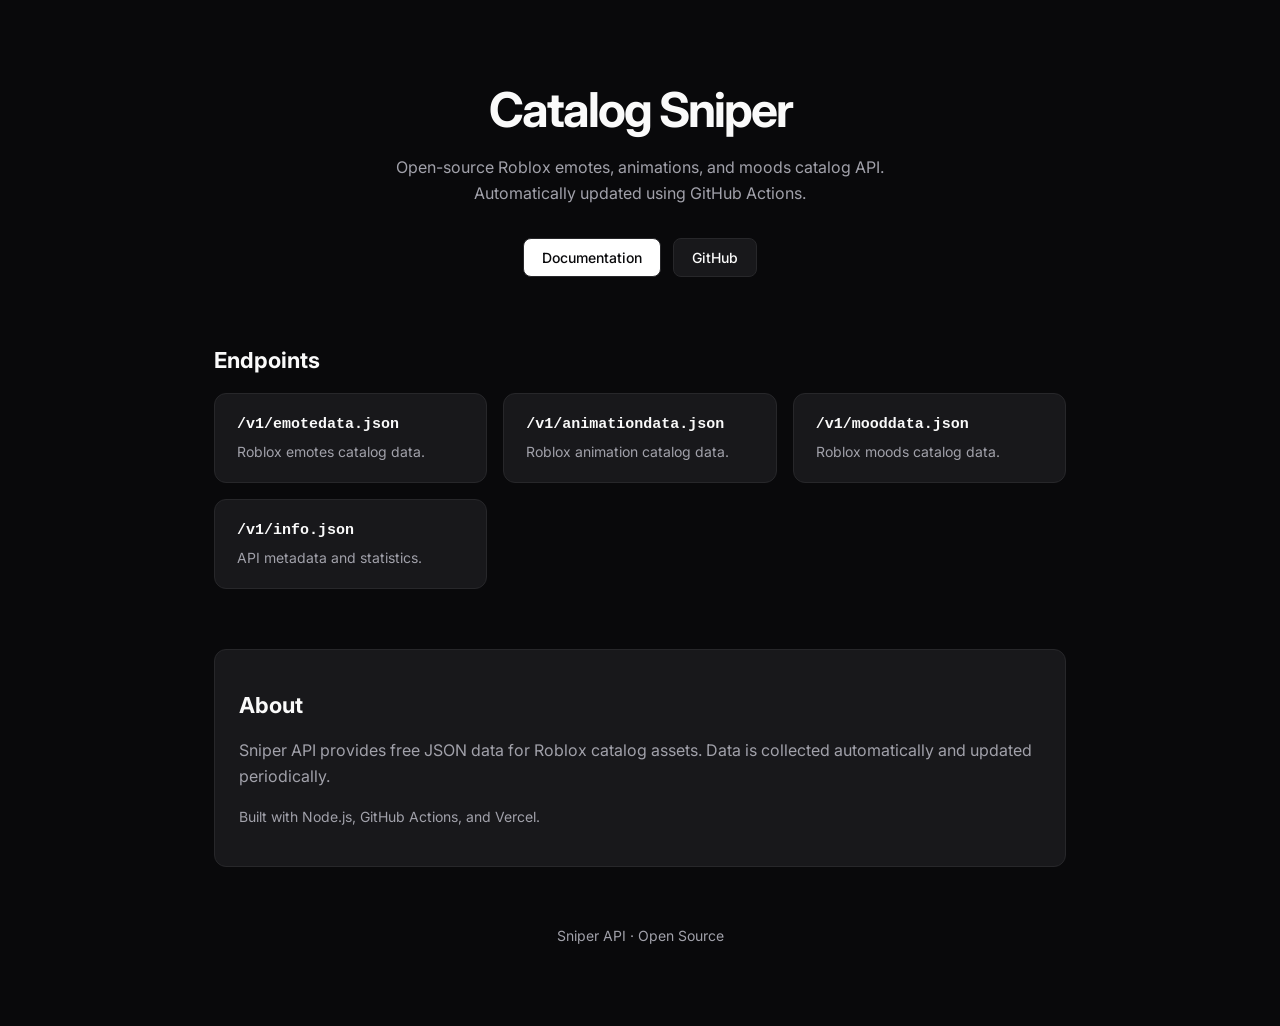
==== public/index.html @ aba0a03c "Update index.html" ====
<!DOCTYPE html>
<html lang="en">
<head>
    <meta charset="UTF-8">
    <meta name="viewport" content="width=device-width, initial-scale=1.0">

    <title>Catalog Sniper</title>
    <meta name="description" content="Open-source Roblox emotes, animations, and moods API.">

    <link rel="stylesheet" href="style.css">
</head>

<body>

<div class="container">

    <header>
        <h1>Catalog Sniper</h1>
        <p>
            Open-source Roblox emotes, animations, and moods catalog API.
            Automatically updated using GitHub Actions.
        </p>

        <div class="actions">
            <a class="button primary" href="README.md">
                Documentation
            </a>

            <a class="button" href="https://github.com/B4TM4N-0/catalog-sniper/" target="_blank">
                GitHub
            </a>
        </div>
    </header>


    <section>
        <h2>Endpoints</h2>

        <div class="grid">

            <a class="card" href="/v1/emotedata.json">
                <h3>/v1/emotedata.json</h3>
                <p>
                    Roblox emotes catalog data.
                </p>
            </a>


            <a class="card" href="/v1/animationdata.json">
                <h3>/v1/animationdata.json</h3>
                <p>
                    Roblox animation catalog data.
                </p>
            </a>


            <a class="card" href="/v1/mooddata.json">
                <h3>/v1/mooddata.json</h3>
                <p>
                    Roblox moods catalog data.
                </p>
            </a>


            <a class="card" href="/v1/info.json">
                <h3>/v1/info.json</h3>
                <p>
                    API metadata and statistics.
                </p>
            </a>

        </div>
    </section>


    <section class="info">
        <h2>About</h2>

        <p>
            Sniper API provides free JSON data for Roblox catalog assets.
            Data is collected automatically and updated periodically.
        </p>

        <p class="muted">
            Built with Node.js, GitHub Actions, and Vercel.
        </p>
    </section>


    <footer>
        Sniper API · Open Source
    </footer>

</div>

</body>
</html>
---- public/style.css ----
@import url('https://fonts.googleapis.com/css2?family=Inter:wght@400;500;600;700&display=swap');

:root {
    --background: #09090b;
    --card: #18181b;
    --border: #27272a;
    --foreground: #fafafa;
    --muted: #a1a1aa;
    --primary: #ffffff;
}


* {
    box-sizing: border-box;
}


body {
    margin: 0;
    min-height: 100vh;

    background: var(--background);
    color: var(--foreground);

    font-family: Inter, Arial, sans-serif;

    display: flex;
    justify-content: center;
}


.container {
    width: 100%;
    max-width: 900px;

    padding: 80px 24px;
}


header {
    text-align: center;
    margin-bottom: 70px;
}


h1 {
    font-size: 48px;
    letter-spacing: -2px;
    margin: 0 0 16px;
}


header p {
    color: var(--muted);
    max-width: 550px;
    margin: auto;

    line-height: 1.6;
}


.actions {
    margin-top: 32px;

    display: flex;
    justify-content: center;
    gap: 12px;
}


.button {
    text-decoration: none;

    color: var(--foreground);

    border: 1px solid var(--border);
    background: var(--card);

    padding: 10px 18px;

    border-radius: 8px;

    font-size: 14px;
    font-weight: 500;

    transition: .2s;
}


.button:hover {
    border-color: #3f3f46;
}


.button.primary {
    background: var(--primary);
    color: #09090b;
}



section h2 {
    font-size: 22px;
    margin-bottom: 20px;
}


.grid {
    display: grid;

    grid-template-columns: repeat(auto-fit, minmax(260px, 1fr));

    gap: 16px;
}


.card {
    text-decoration: none;

    background: var(--card);

    border: 1px solid var(--border);

    padding: 22px;

    border-radius: 12px;

    transition: .2s;
}


.card:hover {
    transform: translateY(-2px);
    border-color: #3f3f46;
}


.card h3 {
    color: var(--foreground);

    font-size: 15px;

    margin: 0 0 10px;

    font-family: monospace;
}


.card p {
    color: var(--muted);

    margin: 0;

    font-size: 14px;
}


.info {
    margin-top: 60px;

    padding: 24px;

    background: var(--card);

    border: 1px solid var(--border);

    border-radius: 12px;
}


.info p {
    color: var(--muted);

    line-height: 1.6;
}


.muted {
    font-size: 14px;
}


footer {
    text-align: center;

    color: var(--muted);

    font-size: 14px;

    margin-top: 60px;
}
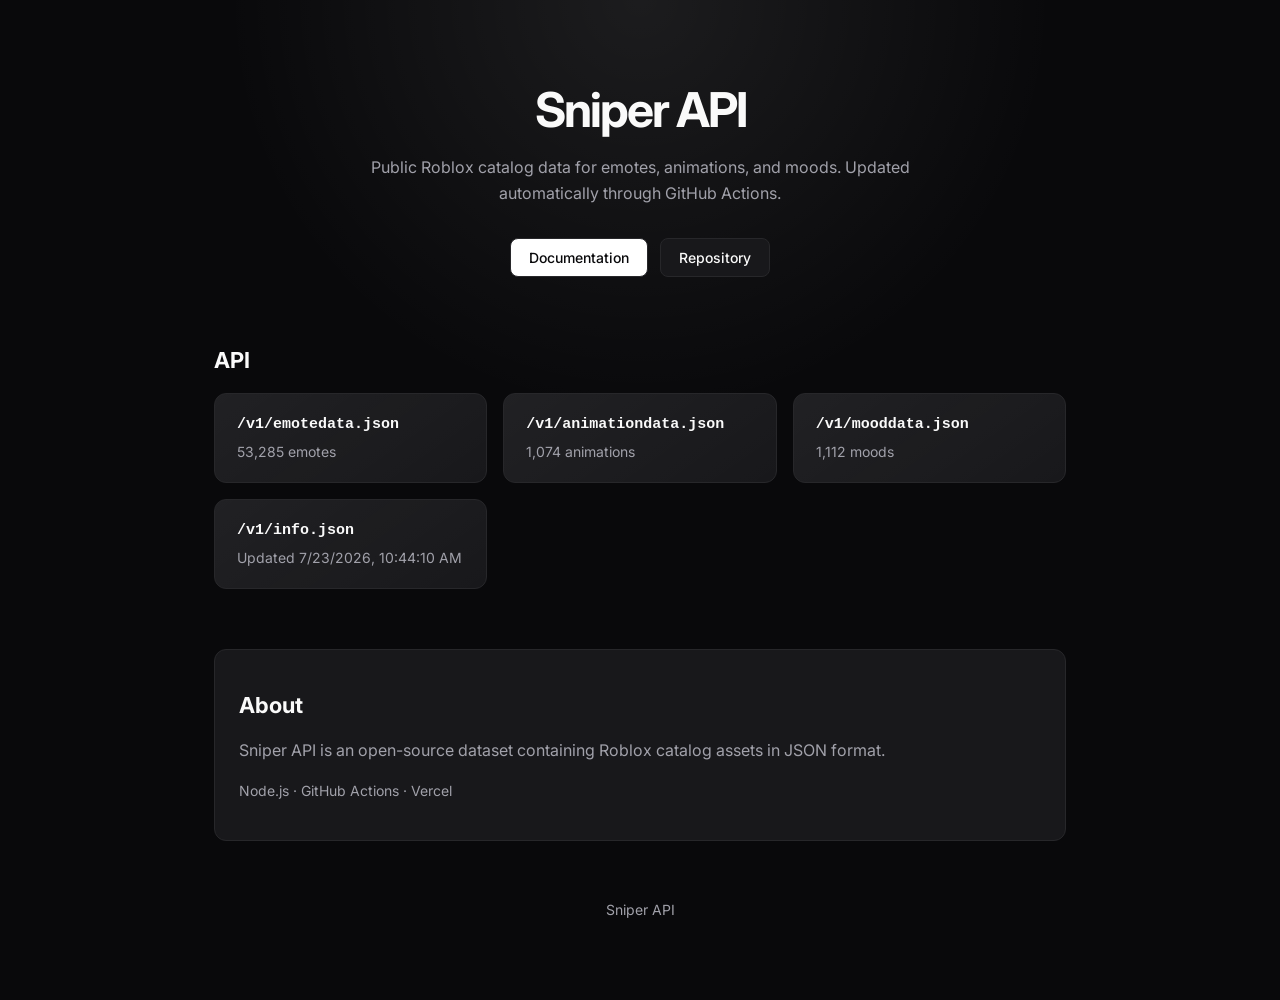
==== commit f8cb61de: "Updated Index.html" ====
--- a/public/index.html
+++ b/public/index.html
@@ -4,8 +4,8 @@
     <meta charset="UTF-8">
     <meta name="viewport" content="width=device-width, initial-scale=1.0">
 
-    <title>Catalog Sniper</title>
-    <meta name="description" content="Open-source Roblox emotes, animations, and moods API.">
+    <title>Sniper API</title>
+    <meta name="description" content="Roblox catalog API for emotes, animations, and moods.">
 
     <link rel="stylesheet" href="style.css">
 </head>
@@ -15,57 +15,58 @@
 <div class="container">
 
     <header>
-        <h1>Catalog Sniper</h1>
+        <h1>Sniper API</h1>
+
         <p>
-            Open-source Roblox emotes, animations, and moods catalog API.
-            Automatically updated using GitHub Actions.
+            Public Roblox catalog data for emotes, animations, and moods.
+            Updated automatically through GitHub Actions.
         </p>
 
         <div class="actions">
-            <a class="button primary" href="README.md">
+            <a class="button primary" href="/README.md">
                 Documentation
             </a>
 
-            <a class="button" href="https://github.com/B4TM4N-0/catalog-sniper/" target="_blank">
-                GitHub
+            <a class="button" href="https://github.com/B4TM4N-0/catalog-sniper" target="_blank">
+                Repository
             </a>
         </div>
     </header>
 
 
     <section>
-        <h2>Endpoints</h2>
+        <h2>API</h2>
 
         <div class="grid">
 
             <a class="card" href="/v1/emotedata.json">
                 <h3>/v1/emotedata.json</h3>
-                <p>
-                    Roblox emotes catalog data.
+                <p id="emotes-count">
+                    Loading emotes...
                 </p>
             </a>
 
 
             <a class="card" href="/v1/animationdata.json">
                 <h3>/v1/animationdata.json</h3>
-                <p>
-                    Roblox animation catalog data.
+                <p id="animations-count">
+                    Loading animations...
                 </p>
             </a>
 
 
             <a class="card" href="/v1/mooddata.json">
                 <h3>/v1/mooddata.json</h3>
-                <p>
-                    Roblox moods catalog data.
+                <p id="moods-count">
+                    Loading moods...
                 </p>
             </a>
 
 
             <a class="card" href="/v1/info.json">
                 <h3>/v1/info.json</h3>
-                <p>
-                    API metadata and statistics.
+                <p id="last-update">
+                    Loading metadata...
                 </p>
             </a>
 
@@ -77,21 +78,58 @@
         <h2>About</h2>
 
         <p>
-            Sniper API provides free JSON data for Roblox catalog assets.
-            Data is collected automatically and updated periodically.
+            Sniper API is an open-source dataset containing Roblox catalog
+            assets in JSON format.
         </p>
 
         <p class="muted">
-            Built with Node.js, GitHub Actions, and Vercel.
+            Node.js · GitHub Actions · Vercel
         </p>
     </section>
 
 
     <footer>
-        Sniper API · Open Source
+        Sniper API
     </footer>
 
 </div>
 
+
+<script>
+async function loadInfo() {
+    try {
+        const response = await fetch("/v1/info.json");
+        const info = await response.json();
+
+        document.getElementById("emotes-count").textContent =
+            `${info.emotes.count.toLocaleString()} emotes`;
+
+        document.getElementById("animations-count").textContent =
+            `${info.animations.count.toLocaleString()} animations`;
+
+        document.getElementById("moods-count").textContent =
+            `${info.moods.count.toLocaleString()} moods`;
+
+        document.getElementById("last-update").textContent =
+            `Updated ${new Date(info.lastUpdate).toLocaleString()}`;
+
+    } catch {
+        document.getElementById("emotes-count").textContent =
+            "Unavailable";
+
+        document.getElementById("animations-count").textContent =
+            "Unavailable";
+
+        document.getElementById("moods-count").textContent =
+            "Unavailable";
+
+        document.getElementById("last-update").textContent =
+            "Unavailable";
+    }
+}
+
+loadInfo();
+</script>
+
 </body>
 </html>
--- a/public/style.css
+++ b/public/style.css
@@ -9,25 +9,35 @@
     --primary: #ffffff;
 }
 
-
 * {
     box-sizing: border-box;
 }
 
+html {
+    scroll-behavior: smooth;
+}
 
 body {
     margin: 0;
     min-height: 100vh;
 
-    background: var(--background);
+    background:
+        radial-gradient(
+            circle at top,
+            rgba(255,255,255,0.08),
+            transparent 35%
+        ),
+        var(--background);
+
     color: var(--foreground);
 
     font-family: Inter, Arial, sans-serif;
 
     display: flex;
     justify-content: center;
-}
-
+
+    animation: fadeIn .6s ease;
+}
 
 .container {
     width: 100%;
@@ -36,12 +46,12 @@
     padding: 80px 24px;
 }
 
-
 header {
     text-align: center;
     margin-bottom: 70px;
-}
-
+
+    animation: slideDown .7s ease;
+}
 
 h1 {
     font-size: 48px;
@@ -49,7 +59,6 @@
     margin: 0 0 16px;
 }
 
-
 header p {
     color: var(--muted);
     max-width: 550px;
@@ -57,7 +66,6 @@
 
     line-height: 1.6;
 }
-
 
 .actions {
     margin-top: 32px;
@@ -67,7 +75,6 @@
     gap: 12px;
 }
 
-
 .button {
     text-decoration: none;
 
@@ -83,28 +90,31 @@
     font-size: 14px;
     font-weight: 500;
 
-    transition: .2s;
-}
-
+    transition:
+        transform .2s ease,
+        box-shadow .2s ease,
+        border-color .2s ease;
+}
 
 .button:hover {
-    border-color: #3f3f46;
-}
-
+    transform: translateY(-2px);
+
+    border-color: #52525b;
+
+    box-shadow:
+        0 8px 25px rgba(0,0,0,.35);
+}
 
 .button.primary {
     background: var(--primary);
     color: #09090b;
 }
 
-
-
 section h2 {
     font-size: 22px;
     margin-bottom: 20px;
 }
 
-
 .grid {
     display: grid;
 
@@ -113,11 +123,16 @@
     gap: 16px;
 }
 
-
 .card {
     text-decoration: none;
 
-    background: var(--card);
+    background:
+        linear-gradient(
+            145deg,
+            rgba(255,255,255,.04),
+            transparent
+        ),
+        var(--card);
 
     border: 1px solid var(--border);
 
@@ -125,15 +140,38 @@
 
     border-radius: 12px;
 
-    transition: .2s;
-}
-
+    transition:
+        transform .25s ease,
+        border-color .25s ease,
+        box-shadow .25s ease;
+
+    animation: cardEnter .5s ease backwards;
+}
+
+.card:nth-child(1) {
+    animation-delay: .1s;
+}
+
+.card:nth-child(2) {
+    animation-delay: .2s;
+}
+
+.card:nth-child(3) {
+    animation-delay: .3s;
+}
+
+.card:nth-child(4) {
+    animation-delay: .4s;
+}
 
 .card:hover {
-    transform: translateY(-2px);
-    border-color: #3f3f46;
-}
-
+    transform: translateY(-5px);
+
+    border-color: #52525b;
+
+    box-shadow:
+        0 15px 35px rgba(0,0,0,.45);
+}
 
 .card h3 {
     color: var(--foreground);
@@ -145,7 +183,6 @@
     font-family: monospace;
 }
 
-
 .card p {
     color: var(--muted);
 
@@ -153,7 +190,6 @@
 
     font-size: 14px;
 }
-
 
 .info {
     margin-top: 60px;
@@ -165,8 +201,9 @@
     border: 1px solid var(--border);
 
     border-radius: 12px;
-}
-
+
+    animation: slideUp .7s ease;
+}
 
 .info p {
     color: var(--muted);
@@ -174,11 +211,9 @@
     line-height: 1.6;
 }
 
-
 .muted {
     font-size: 14px;
 }
-
 
 footer {
     text-align: center;
@@ -188,4 +223,52 @@
     font-size: 14px;
 
     margin-top: 60px;
-}
+
+    animation: fadeIn 1s ease;
+}
+
+@keyframes fadeIn {
+    from {
+        opacity: 0;
+    }
+
+    to {
+        opacity: 1;
+    }
+}
+
+@keyframes slideDown {
+    from {
+        opacity: 0;
+        transform: translateY(-20px);
+    }
+
+    to {
+        opacity: 1;
+        transform: translateY(0);
+    }
+}
+
+@keyframes slideUp {
+    from {
+        opacity: 0;
+        transform: translateY(20px);
+    }
+
+    to {
+        opacity: 1;
+        transform: translateY(0);
+    }
+}
+
+@keyframes cardEnter {
+    from {
+        opacity: 0;
+        transform: translateY(25px);
+    }
+
+    to {
+        opacity: 1;
+        transform: translateY(0);
+    }
+}
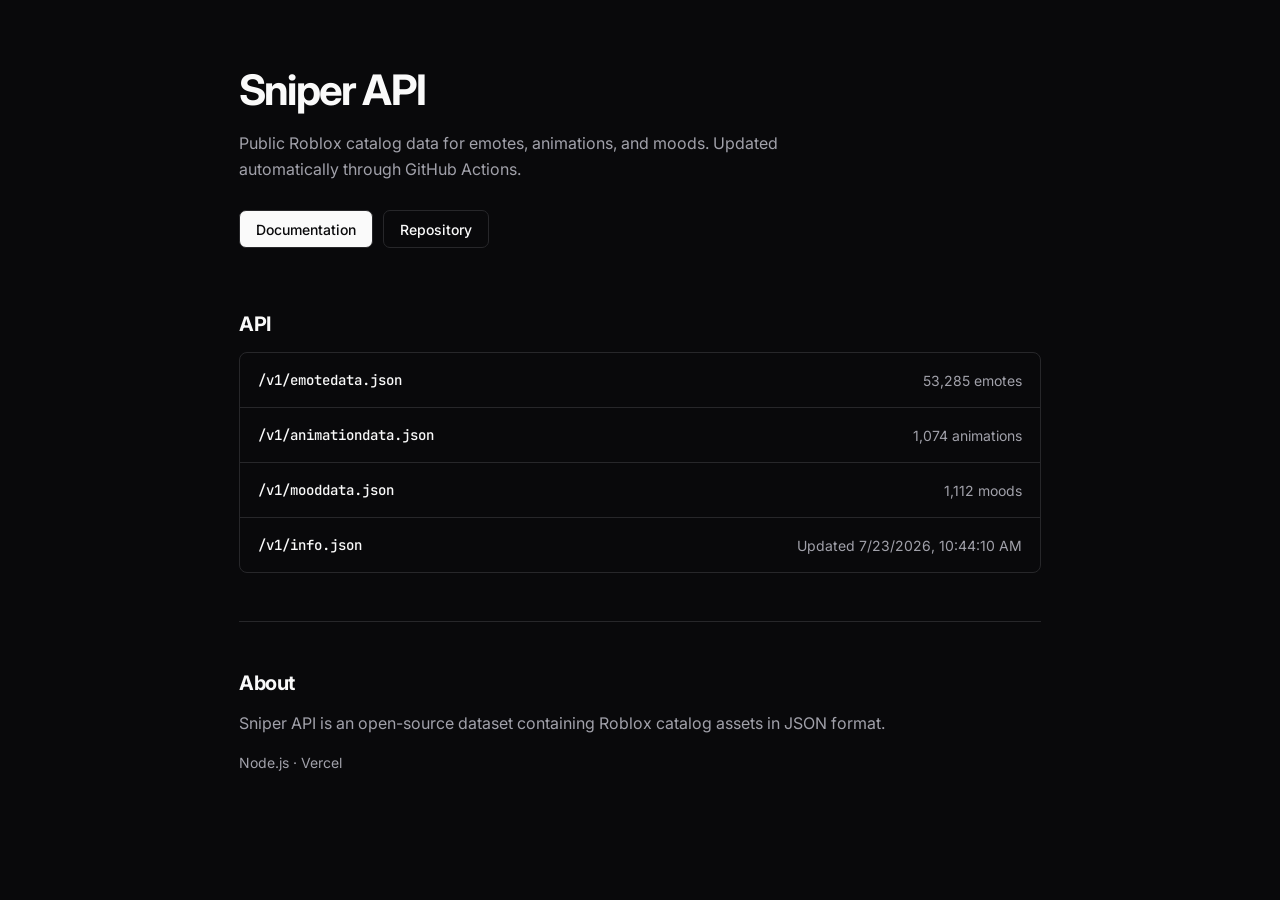
==== commit 56ad6ef7: "Remove footer from index.html Removed footer section from the HTML file." ====
--- a/public/index.html
+++ b/public/index.html
@@ -83,14 +83,9 @@
         </p>
 
         <p class="muted">
-            Node.js · GitHub Actions · Vercel
+            Node.js · Vercel
         </p>
     </section>
-
-
-    <footer>
-        Sniper API
-    </footer>
 
 </div>
 
--- a/public/style.css
+++ b/public/style.css
@@ -1,208 +1,168 @@
-@import url('https://fonts.googleapis.com/css2?family=Inter:wght@400;500;600;700&display=swap');
+@import url('https://fonts.googleapis.com/css2?family=Inter:wght@400;500;600&family=JetBrains+Mono:wght@400;500&display=swap');
 
 :root {
     --background: #09090b;
-    --card: #18181b;
-    --border: #27272a;
     --foreground: #fafafa;
     --muted: #a1a1aa;
-    --primary: #ffffff;
+    --border: #27272a;
+    --card: #09090b;
+    --hover: #18181b;
 }
 
 * {
     box-sizing: border-box;
 }
 
-html {
-    scroll-behavior: smooth;
-}
-
 body {
     margin: 0;
     min-height: 100vh;
 
-    background:
-        radial-gradient(
-            circle at top,
-            rgba(255,255,255,0.08),
-            transparent 35%
-        ),
-        var(--background);
-
+    background: var(--background);
     color: var(--foreground);
 
-    font-family: Inter, Arial, sans-serif;
+    font-family: Inter, sans-serif;
 
     display: flex;
     justify-content: center;
-
-    animation: fadeIn .6s ease;
 }
 
 .container {
     width: 100%;
-    max-width: 900px;
+    max-width: 850px;
 
-    padding: 80px 24px;
+    padding: 64px 24px;
 }
 
 header {
-    text-align: center;
-    margin-bottom: 70px;
-
-    animation: slideDown .7s ease;
+    margin-bottom: 64px;
 }
 
 h1 {
-    font-size: 48px;
-    letter-spacing: -2px;
-    margin: 0 0 16px;
+    font-size: 42px;
+    letter-spacing: -1.8px;
+    margin: 0 0 12px;
 }
 
 header p {
     color: var(--muted);
-    max-width: 550px;
-    margin: auto;
+    max-width: 600px;
 
     line-height: 1.6;
 }
 
 .actions {
-    margin-top: 32px;
+    display: flex;
+    gap: 10px;
 
-    display: flex;
-    justify-content: center;
-    gap: 12px;
+    margin-top: 28px;
 }
 
 .button {
-    text-decoration: none;
+    display: inline-flex;
+    align-items: center;
+
+    height: 38px;
+
+    padding: 0 16px;
+
+    border-radius: 7px;
+
+    border: 1px solid var(--border);
+
+    background: transparent;
 
     color: var(--foreground);
 
-    border: 1px solid var(--border);
-    background: var(--card);
-
-    padding: 10px 18px;
-
-    border-radius: 8px;
+    text-decoration: none;
 
     font-size: 14px;
     font-weight: 500;
 
-    transition:
-        transform .2s ease,
-        box-shadow .2s ease,
-        border-color .2s ease;
+    transition: .15s;
 }
 
 .button:hover {
-    transform: translateY(-2px);
-
-    border-color: #52525b;
-
-    box-shadow:
-        0 8px 25px rgba(0,0,0,.35);
+    background: var(--hover);
 }
 
 .button.primary {
-    background: var(--primary);
+    background: #fafafa;
     color: #09090b;
 }
 
 section h2 {
-    font-size: 22px;
-    margin-bottom: 20px;
+    font-size: 20px;
+
+    margin-bottom: 16px;
+
+    letter-spacing: -0.5px;
 }
 
 .grid {
-    display: grid;
+    display: flex;
+    flex-direction: column;
 
-    grid-template-columns: repeat(auto-fit, minmax(260px, 1fr));
+    border: 1px solid var(--border);
 
-    gap: 16px;
+    border-radius: 8px;
+
+    overflow: hidden;
 }
 
 .card {
+    display: flex;
+    justify-content: space-between;
+    align-items: center;
+
+    padding: 18px;
+
     text-decoration: none;
 
-    background:
-        linear-gradient(
-            145deg,
-            rgba(255,255,255,.04),
-            transparent
-        ),
-        var(--card);
+    border-bottom: 1px solid var(--border);
 
-    border: 1px solid var(--border);
+    background: transparent;
 
-    padding: 22px;
-
-    border-radius: 12px;
-
-    transition:
-        transform .25s ease,
-        border-color .25s ease,
-        box-shadow .25s ease;
-
-    animation: cardEnter .5s ease backwards;
+    transition: .15s;
 }
 
-.card:nth-child(1) {
-    animation-delay: .1s;
-}
-
-.card:nth-child(2) {
-    animation-delay: .2s;
-}
-
-.card:nth-child(3) {
-    animation-delay: .3s;
-}
-
-.card:nth-child(4) {
-    animation-delay: .4s;
+.card:last-child {
+    border-bottom: none;
 }
 
 .card:hover {
-    transform: translateY(-5px);
-
-    border-color: #52525b;
-
-    box-shadow:
-        0 15px 35px rgba(0,0,0,.45);
+    background: var(--hover);
 }
 
 .card h3 {
+    margin: 0;
+
     color: var(--foreground);
 
-    font-size: 15px;
+    font-family: "JetBrains Mono", monospace;
 
-    margin: 0 0 10px;
+    font-size: 14px;
 
-    font-family: monospace;
+    font-weight: 500;
 }
 
 .card p {
+    margin: 0;
+
     color: var(--muted);
-
-    margin: 0;
 
     font-size: 14px;
 }
 
 .info {
-    margin-top: 60px;
+    margin-top: 48px;
 
-    padding: 24px;
+    padding-top: 32px;
 
-    background: var(--card);
+    border-top: 1px solid var(--border);
+}
 
-    border: 1px solid var(--border);
-
-    border-radius: 12px;
-
-    animation: slideUp .7s ease;
+.info h2 {
+    margin-bottom: 12px;
 }
 
 .info p {
@@ -216,59 +176,9 @@
 }
 
 footer {
-    text-align: center;
+    margin-top: 64px;
 
     color: var(--muted);
 
-    font-size: 14px;
-
-    margin-top: 60px;
-
-    animation: fadeIn 1s ease;
+    font-size: 13px;
 }
-
-@keyframes fadeIn {
-    from {
-        opacity: 0;
-    }
-
-    to {
-        opacity: 1;
-    }
-}
-
-@keyframes slideDown {
-    from {
-        opacity: 0;
-        transform: translateY(-20px);
-    }
-
-    to {
-        opacity: 1;
-        transform: translateY(0);
-    }
-}
-
-@keyframes slideUp {
-    from {
-        opacity: 0;
-        transform: translateY(20px);
-    }
-
-    to {
-        opacity: 1;
-        transform: translateY(0);
-    }
-}
-
-@keyframes cardEnter {
-    from {
-        opacity: 0;
-        transform: translateY(25px);
-    }
-
-    to {
-        opacity: 1;
-        transform: translateY(0);
-    }
-}
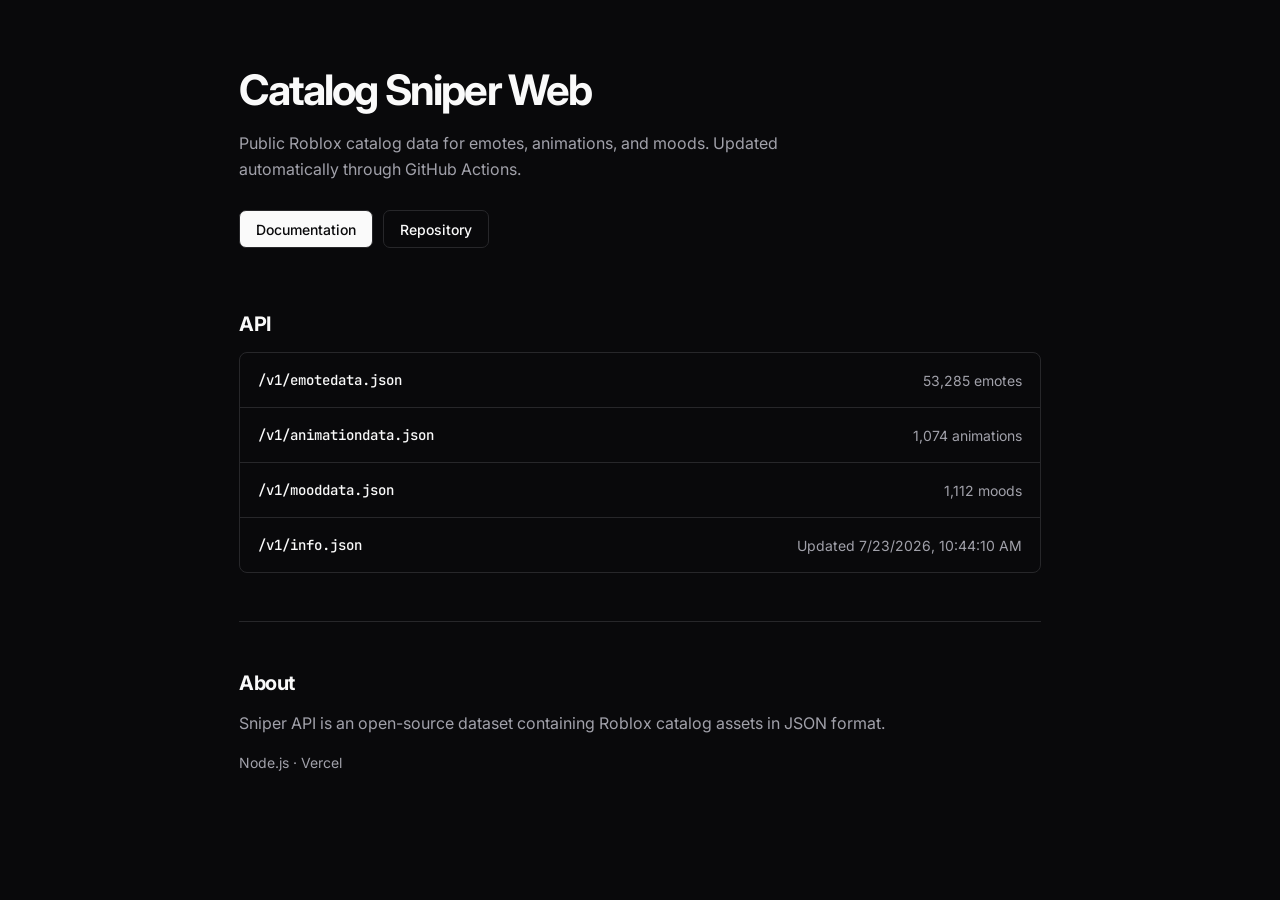
==== commit e18b0eef: "Update index.html" ====
--- a/public/index.html
+++ b/public/index.html
@@ -4,7 +4,7 @@
     <meta charset="UTF-8">
     <meta name="viewport" content="width=device-width, initial-scale=1.0">
 
-    <title>Sniper API</title>
+    <title>Catalog Sniper</title>
     <meta name="description" content="Roblox catalog API for emotes, animations, and moods.">
 
     <link rel="stylesheet" href="style.css">
@@ -15,7 +15,7 @@
 <div class="container">
 
     <header>
-        <h1>Sniper API</h1>
+        <h1>Catalog Sniper Web</h1>
 
         <p>
             Public Roblox catalog data for emotes, animations, and moods.
@@ -23,7 +23,7 @@
         </p>
 
         <div class="actions">
-            <a class="button primary" href="/README.md">
+            <a class="button primary" href="/docs">
                 Documentation
             </a>
 
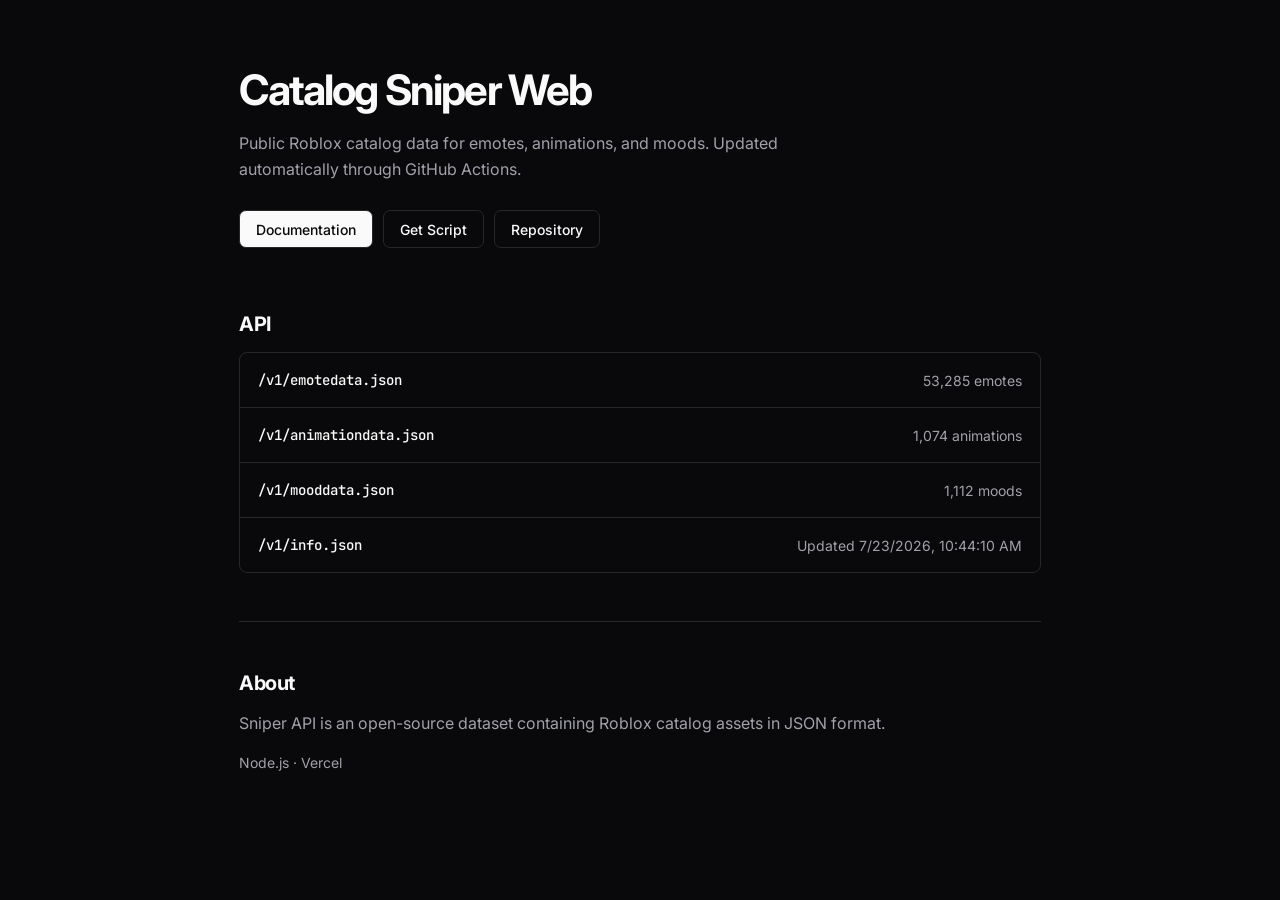
==== commit 52ffa1e3: "Update index.html" ====
--- a/public/index.html
+++ b/public/index.html
@@ -27,7 +27,11 @@
                 Documentation
             </a>
 
-            <a class="button" href="https://github.com/B4TM4N-0/catalog-sniper" target="_blank">
+            <a class="button" href="https://kei-scripts.vercel.app" target="_blank" rel="noopener noreferrer">
+                Get Script
+            </a>
+
+            <a class="button" href="https://github.com/B4TM4N-0/catalog-sniper" target="_blank" rel="noopener noreferrer">
                 Repository
             </a>
         </div>
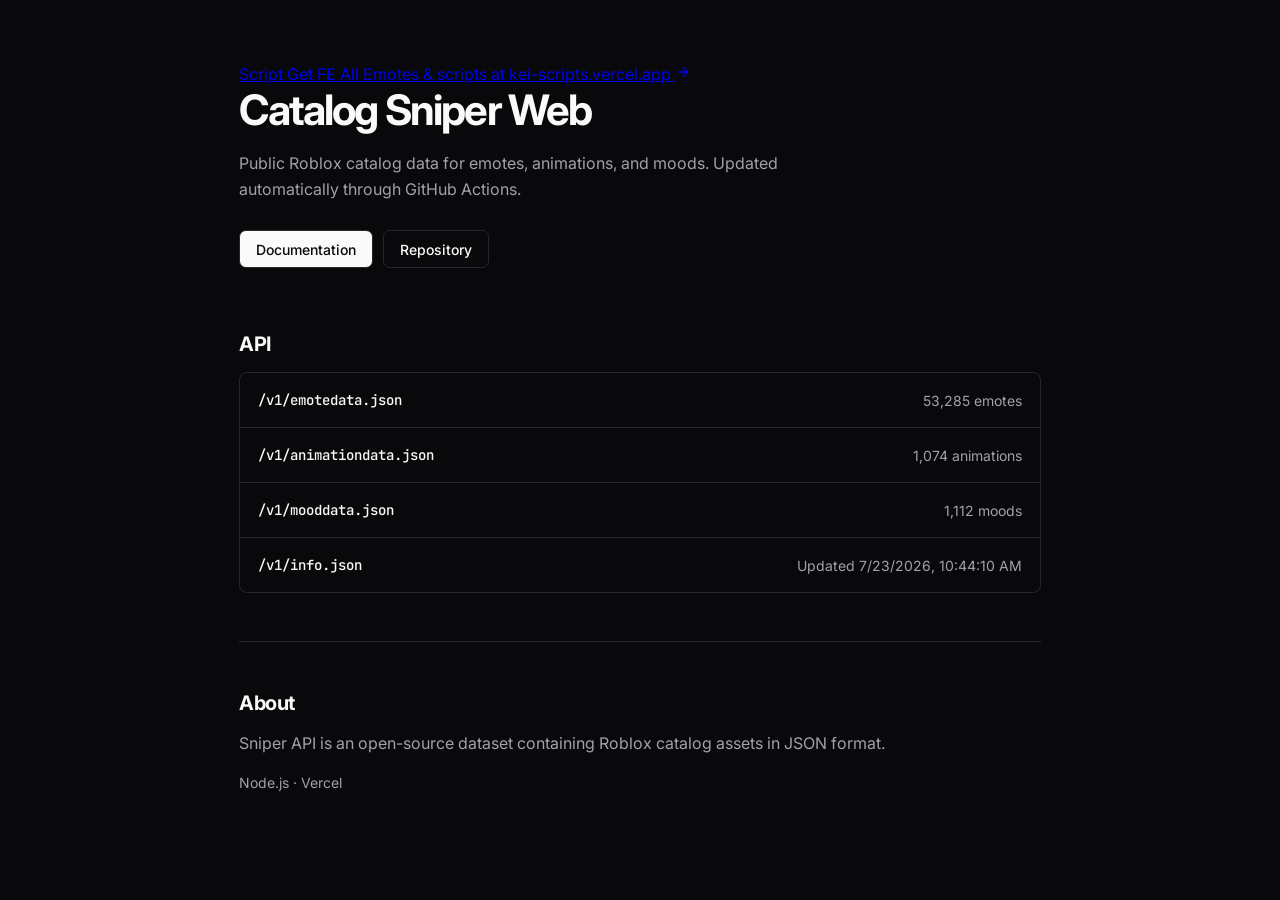
==== commit e4bd1a59: "Update index.html" ====
--- a/public/index.html
+++ b/public/index.html
@@ -15,6 +15,12 @@
 <div class="container">
 
     <header>
+        <a class="announcement-banner" href="https://kei-scripts.vercel.app" target="_blank" rel="noopener noreferrer">
+            <span class="badge">Script</span>
+            <span class="banner-text">Get FE All Emotes & scripts at kei-scripts.vercel.app</span>
+            <svg class="arrow" width="16" height="16" viewBox="0 0 24 24" fill="none" stroke="currentColor" stroke-width="2" stroke-linecap="round" stroke-linejoin="round"><path d="M5 12h14"/><path d="m12 5 7 7-7 7"/></svg>
+        </a>
+
         <h1>Catalog Sniper Web</h1>
 
         <p>
@@ -25,10 +31,6 @@
         <div class="actions">
             <a class="button primary" href="/docs">
                 Documentation
-            </a>
-
-            <a class="button" href="https://kei-scripts.vercel.app" target="_blank" rel="noopener noreferrer">
-                Get Script
             </a>
 
             <a class="button" href="https://github.com/B4TM4N-0/catalog-sniper" target="_blank" rel="noopener noreferrer">
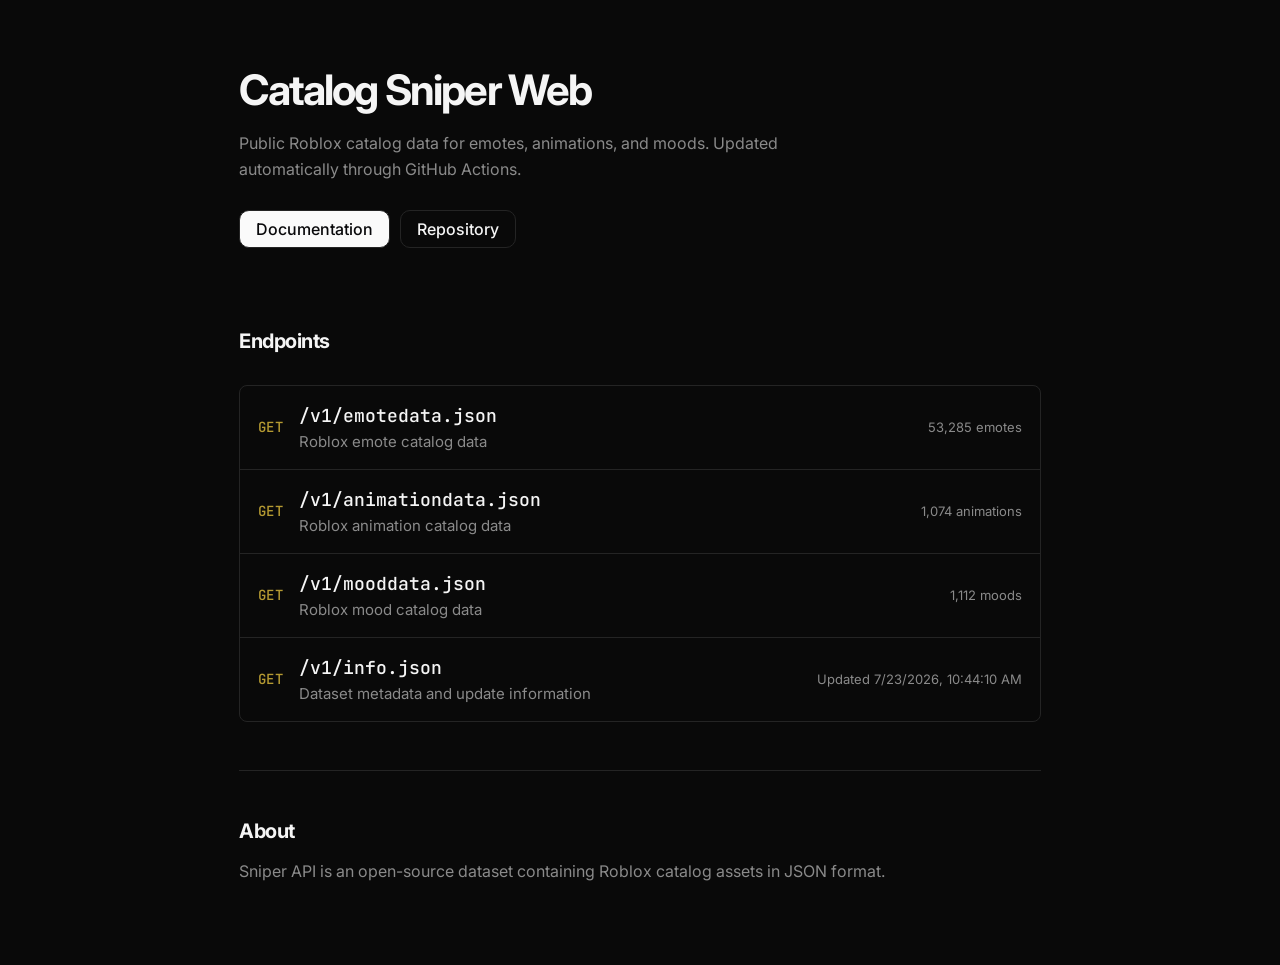
==== commit 6596558f: "Update index.html" ====
--- a/public/index.html
+++ b/public/index.html
@@ -3,26 +3,14 @@
 <head>
     <meta charset="UTF-8">
     <meta name="viewport" content="width=device-width, initial-scale=1.0">
-
     <title>Catalog Sniper</title>
-    <meta name="description" content="Roblox catalog API for emotes, animations, and moods.">
-
     <link rel="stylesheet" href="style.css">
 </head>
 
 <body>
-
 <div class="container">
-
     <header>
-        <a class="announcement-banner" href="https://kei-scripts.vercel.app" target="_blank" rel="noopener noreferrer">
-            <span class="badge">Script</span>
-            <span class="banner-text">Get FE All Emotes & scripts at kei-scripts.vercel.app</span>
-            <svg class="arrow" width="16" height="16" viewBox="0 0 24 24" fill="none" stroke="currentColor" stroke-width="2" stroke-linecap="round" stroke-linejoin="round"><path d="M5 12h14"/><path d="m12 5 7 7-7 7"/></svg>
-        </a>
-
         <h1>Catalog Sniper Web</h1>
-
         <p>
             Public Roblox catalog data for emotes, animations, and moods.
             Updated automatically through GitHub Actions.
@@ -32,105 +20,102 @@
             <a class="button primary" href="/docs">
                 Documentation
             </a>
-
             <a class="button" href="https://github.com/B4TM4N-0/catalog-sniper" target="_blank" rel="noopener noreferrer">
                 Repository
             </a>
         </div>
     </header>
 
-
-    <section>
-        <h2>API</h2>
-
-        <div class="grid">
-
-            <a class="card" href="/v1/emotedata.json">
-                <h3>/v1/emotedata.json</h3>
-                <p id="emotes-count">
-                    Loading emotes...
-                </p>
-            </a>
-
-
-            <a class="card" href="/v1/animationdata.json">
-                <h3>/v1/animationdata.json</h3>
-                <p id="animations-count">
-                    Loading animations...
-                </p>
-            </a>
-
-
-            <a class="card" href="/v1/mooddata.json">
-                <h3>/v1/mooddata.json</h3>
-                <p id="moods-count">
-                    Loading moods...
-                </p>
-            </a>
-
-
-            <a class="card" href="/v1/info.json">
-                <h3>/v1/info.json</h3>
-                <p id="last-update">
-                    Loading metadata...
-                </p>
-            </a>
-
-        </div>
-    </section>
-
+	<section>
+	    <div class="section-header">
+	        <h2>Endpoints</h2>
+	    </div>
+	
+	    <div class="api-list">
+	        <a class="api-item" href="/v1/emotedata.json">
+	            <div class="api-main">
+	                <span class="method">GET</span>
+	                <div>
+	                    <h3>/v1/emotedata.json</h3>
+	                    <p>Roblox emote catalog data</p>
+	                </div>
+	            </div>
+	
+	            <div class="api-meta">
+	                <span id="emotes-count">Loading...</span>
+	            </div>
+	        </a>
+	
+	        <a class="api-item" href="/v1/animationdata.json">
+	            <div class="api-main">
+	                <span class="method">GET</span>
+	                <div>
+	                    <h3>/v1/animationdata.json</h3>
+	                    <p>Roblox animation catalog data</p>
+	                </div>
+	            </div>
+	
+	            <div class="api-meta">
+	                <span id="animations-count">Loading...</span>
+	            </div>
+	        </a>
+	
+	        <a class="api-item" href="/v1/mooddata.json">
+	            <div class="api-main">
+	                <span class="method">GET</span>
+	                <div>
+	                    <h3>/v1/mooddata.json</h3>
+	                    <p>Roblox mood catalog data</p>
+	                </div>
+	            </div>
+	
+	            <div class="api-meta">
+	                <span id="moods-count">Loading...</span>
+	            </div>
+	        </a>
+	
+	        <a class="api-item" href="/v1/info.json">
+	            <div class="api-main">
+	                <span class="method">GET</span>
+	                <div>
+	                    <h3>/v1/info.json</h3>
+	                    <p>Dataset metadata and update information</p>
+	                </div>
+	            </div>
+	
+	            <div class="api-meta">
+	                <span id="last-update">Loading...</span>
+	            </div>
+	        </a>
+	    </div>
+	</section>
 
     <section class="info">
         <h2>About</h2>
-
         <p>
             Sniper API is an open-source dataset containing Roblox catalog
             assets in JSON format.
         </p>
-
-        <p class="muted">
-            Node.js · Vercel
-        </p>
     </section>
-
 </div>
-
-
 <script>
-async function loadInfo() {
+async function Init() {
     try {
         const response = await fetch("/v1/info.json");
         const info = await response.json();
-
-        document.getElementById("emotes-count").textContent =
-            `${info.emotes.count.toLocaleString()} emotes`;
-
-        document.getElementById("animations-count").textContent =
-            `${info.animations.count.toLocaleString()} animations`;
-
-        document.getElementById("moods-count").textContent =
-            `${info.moods.count.toLocaleString()} moods`;
-
-        document.getElementById("last-update").textContent =
-            `Updated ${new Date(info.lastUpdate).toLocaleString()}`;
-
+        
+        document.getElementById("emotes-count").textContent =`${info.emotes.count.toLocaleString()} emotes`;
+        document.getElementById("animations-count").textContent =`${info.animations.count.toLocaleString()} animations`;
+        document.getElementById("moods-count").textContent =`${info.moods.count.toLocaleString()} moods`;
+        document.getElementById("last-update").textContent =`Updated ${new Date(info.lastUpdate).toLocaleString()}`;
     } catch {
-        document.getElementById("emotes-count").textContent =
-            "Unavailable";
-
-        document.getElementById("animations-count").textContent =
-            "Unavailable";
-
-        document.getElementById("moods-count").textContent =
-            "Unavailable";
-
-        document.getElementById("last-update").textContent =
-            "Unavailable";
+        document.getElementById("emotes-count").textContent ="Unavailable";
+        document.getElementById("animations-count").textContent ="Unavailable";
+        document.getElementById("moods-count").textContent ="Unavailable";
+        document.getElementById("last-update").textContent ="Unavailable";
     }
 }
-
-loadInfo();
+Init();
 </script>
-
 </body>
 </html>
--- a/public/style.css
+++ b/public/style.css
@@ -1,12 +1,12 @@
 @import url('https://fonts.googleapis.com/css2?family=Inter:wght@400;500;600&family=JetBrains+Mono:wght@400;500&display=swap');
 
 :root {
-    --background: #09090b;
-    --foreground: #fafafa;
-    --muted: #a1a1aa;
-    --border: #27272a;
-    --card: #09090b;
-    --hover: #18181b;
+    --background: #090909;
+    --foreground: #f5f5f5;
+    --muted: #8a8a8a;
+    --border: #242424;
+    --card: #101010;
+    --hover: #191919;
 }
 
 * {
@@ -60,24 +60,15 @@
 .button {
     display: inline-flex;
     align-items: center;
-
     height: 38px;
-
     padding: 0 16px;
-
-    border-radius: 7px;
-
+    border-radius: 10px;
     border: 1px solid var(--border);
-
     background: transparent;
-
-    color: var(--foreground);
-
+    color: var(--foreground);
     text-decoration: none;
-
-    font-size: 14px;
+    font-size: 16px;
     font-weight: 500;
-
     transition: .15s;
 }
 
@@ -92,72 +83,13 @@
 
 section h2 {
     font-size: 20px;
-
     margin-bottom: 16px;
-
     letter-spacing: -0.5px;
-}
-
-.grid {
-    display: flex;
-    flex-direction: column;
-
-    border: 1px solid var(--border);
-
-    border-radius: 8px;
-
-    overflow: hidden;
-}
-
-.card {
-    display: flex;
-    justify-content: space-between;
-    align-items: center;
-
-    padding: 18px;
-
-    text-decoration: none;
-
-    border-bottom: 1px solid var(--border);
-
-    background: transparent;
-
-    transition: .15s;
-}
-
-.card:last-child {
-    border-bottom: none;
-}
-
-.card:hover {
-    background: var(--hover);
-}
-
-.card h3 {
-    margin: 0;
-
-    color: var(--foreground);
-
-    font-family: "JetBrains Mono", monospace;
-
-    font-size: 14px;
-
-    font-weight: 500;
-}
-
-.card p {
-    margin: 0;
-
-    color: var(--muted);
-
-    font-size: 14px;
 }
 
 .info {
     margin-top: 48px;
-
     padding-top: 32px;
-
     border-top: 1px solid var(--border);
 }
 
@@ -171,14 +103,99 @@
     line-height: 1.6;
 }
 
-.muted {
+.section-header {
+    display: flex;
+    align-items: center;
+    justify-content: space-between;
+
+    margin-bottom: 16px;
+}
+
+.api-list {
+    border: 1px solid var(--border);
+    border-radius: 8px;
+    overflow: hidden;
+}
+
+.api-item {
+    display: flex;
+    align-items: center;
+    justify-content: space-between;
+    gap: 24px;
+    padding: 18px;
+    color: var(--foreground);
+    text-decoration: none;
+    background: transparent;
+    border-bottom: 1px solid var(--border);
+    transition: background .15s;
+}
+
+.api-item:last-child {
+    border-bottom: none;
+}
+
+.api-item:hover {
+    background: var(--hover);
+}
+
+.api-main {
+    display: flex;
+    align-items: center;
+    gap: 16px;
+    min-width: 0;
+}
+
+.method {
+    flex-shrink: 0;
+    color: #b59a32;
+    font-family: "JetBrains Mono", monospace;
     font-size: 14px;
-}
-
-footer {
-    margin-top: 64px;
-
-    color: var(--muted);
-
+    font-weight: 500;
+    letter-spacing: .3px;
+}
+
+.api-main h3 {
+    margin: 0;
+    font-family: "JetBrains Mono", monospace;
+    font-size: 18px;
+    font-weight: 500;
+    white-space: nowrap;
+}
+
+.api-main p {
+    margin: 5px 0 0;
+    color: var(--muted);
+    font-size: 15px;
+}
+
+.api-meta {
+    display: flex;
+    align-items: center;
+    gap: 14px;
+    flex-shrink: 0;
+    color: var(--muted);
     font-size: 13px;
 }
+
+.api-item:hover .arrow {
+    color: var(--foreground);
+    transform: translateX(3px);
+}
+
+@media (max-width: 600px) {
+    .api-item {
+        padding: 16px;
+    }
+
+    .api-main p {
+        display: none;
+    }
+
+    .api-meta span:first-child {
+        display: none;
+    }
+
+    .api-main h3 {
+        font-size: 13px;
+    }
+}
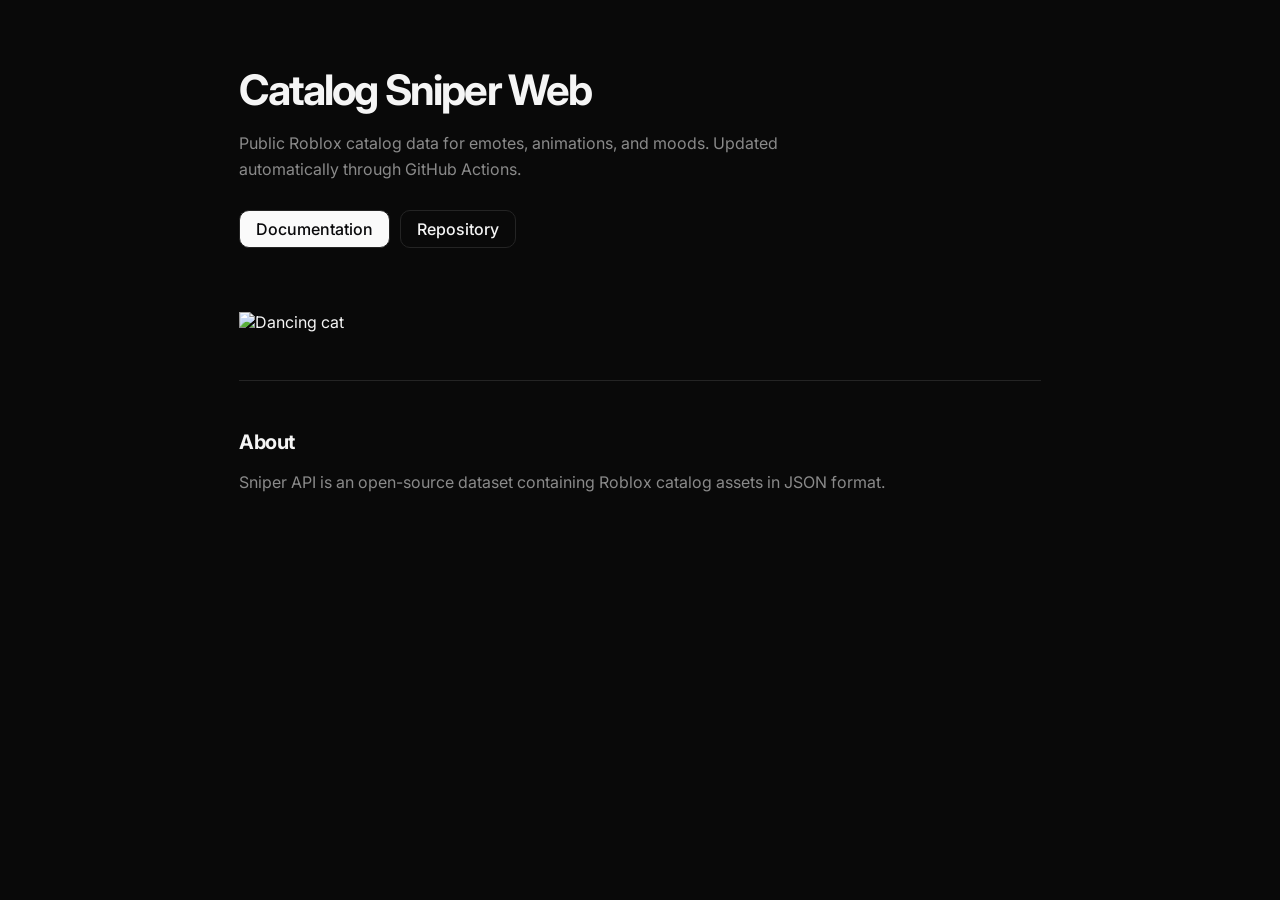
==== commit cf13a930: "Update index.html" ====
--- a/public/index.html
+++ b/public/index.html
@@ -6,7 +6,6 @@
     <title>Catalog Sniper</title>
     <link rel="stylesheet" href="style.css">
 </head>
-
 <body>
 <div class="container">
     <header>
@@ -15,81 +14,12 @@
             Public Roblox catalog data for emotes, animations, and moods.
             Updated automatically through GitHub Actions.
         </p>
-
         <div class="actions">
-            <a class="button primary" href="/docs">
-                Documentation
-            </a>
-            <a class="button" href="https://github.com/B4TM4N-0/catalog-sniper" target="_blank" rel="noopener noreferrer">
-                Repository
-            </a>
+            <a class="button primary" href="/docs">Documentation</a>
+            <a class="button" href="https://github.com/B4TM4N-0/catalog-sniper" target="_blank" rel="noopener noreferrer">Repository</a>
         </div>
     </header>
-
-	<section>
-	    <div class="section-header">
-	        <h2>Endpoints</h2>
-	    </div>
-	
-	    <div class="api-list">
-	        <a class="api-item" href="/v1/emotedata.json">
-	            <div class="api-main">
-	                <span class="method">GET</span>
-	                <div>
-	                    <h3>/v1/emotedata.json</h3>
-	                    <p>Roblox emote catalog data</p>
-	                </div>
-	            </div>
-	
-	            <div class="api-meta">
-	                <span id="emotes-count">Loading...</span>
-	            </div>
-	        </a>
-	
-	        <a class="api-item" href="/v1/animationdata.json">
-	            <div class="api-main">
-	                <span class="method">GET</span>
-	                <div>
-	                    <h3>/v1/animationdata.json</h3>
-	                    <p>Roblox animation catalog data</p>
-	                </div>
-	            </div>
-	
-	            <div class="api-meta">
-	                <span id="animations-count">Loading...</span>
-	            </div>
-	        </a>
-	
-	        <a class="api-item" href="/v1/mooddata.json">
-	            <div class="api-main">
-	                <span class="method">GET</span>
-	                <div>
-	                    <h3>/v1/mooddata.json</h3>
-	                    <p>Roblox mood catalog data</p>
-	                </div>
-	            </div>
-	
-	            <div class="api-meta">
-	                <span id="moods-count">Loading...</span>
-	            </div>
-	        </a>
-	
-	        <a class="api-item" href="/v1/info.json">
-	            <div class="api-main">
-	                <span class="method">GET</span>
-	                <div>
-	                    <h3>/v1/info.json</h3>
-	                    <p>Dataset metadata and update information</p>
-	                </div>
-	            </div>
-	
-	            <div class="api-meta">
-	                <span id="last-update">Loading...</span>
-	            </div>
-	        </a>
-	    </div>
-	</section>
-
+    <img src="cat-cat-dance.gif" alt="Dancing cat">
     <section class="info">
         <h2>About</h2>
         <p>
@@ -98,24 +28,5 @@
         </p>
     </section>
 </div>
-<script>
-async function Init() {
-    try {
-        const response = await fetch("/v1/info.json");
-        const info = await response.json();
-        
-        document.getElementById("emotes-count").textContent =`${info.emotes.count.toLocaleString()} emotes`;
-        document.getElementById("animations-count").textContent =`${info.animations.count.toLocaleString()} animations`;
-        document.getElementById("moods-count").textContent =`${info.moods.count.toLocaleString()} moods`;
-        document.getElementById("last-update").textContent =`Updated ${new Date(info.lastUpdate).toLocaleString()}`;
-    } catch {
-        document.getElementById("emotes-count").textContent ="Unavailable";
-        document.getElementById("animations-count").textContent ="Unavailable";
-        document.getElementById("moods-count").textContent ="Unavailable";
-        document.getElementById("last-update").textContent ="Unavailable";
-    }
-}
-Init();
-</script>
 </body>
 </html>
